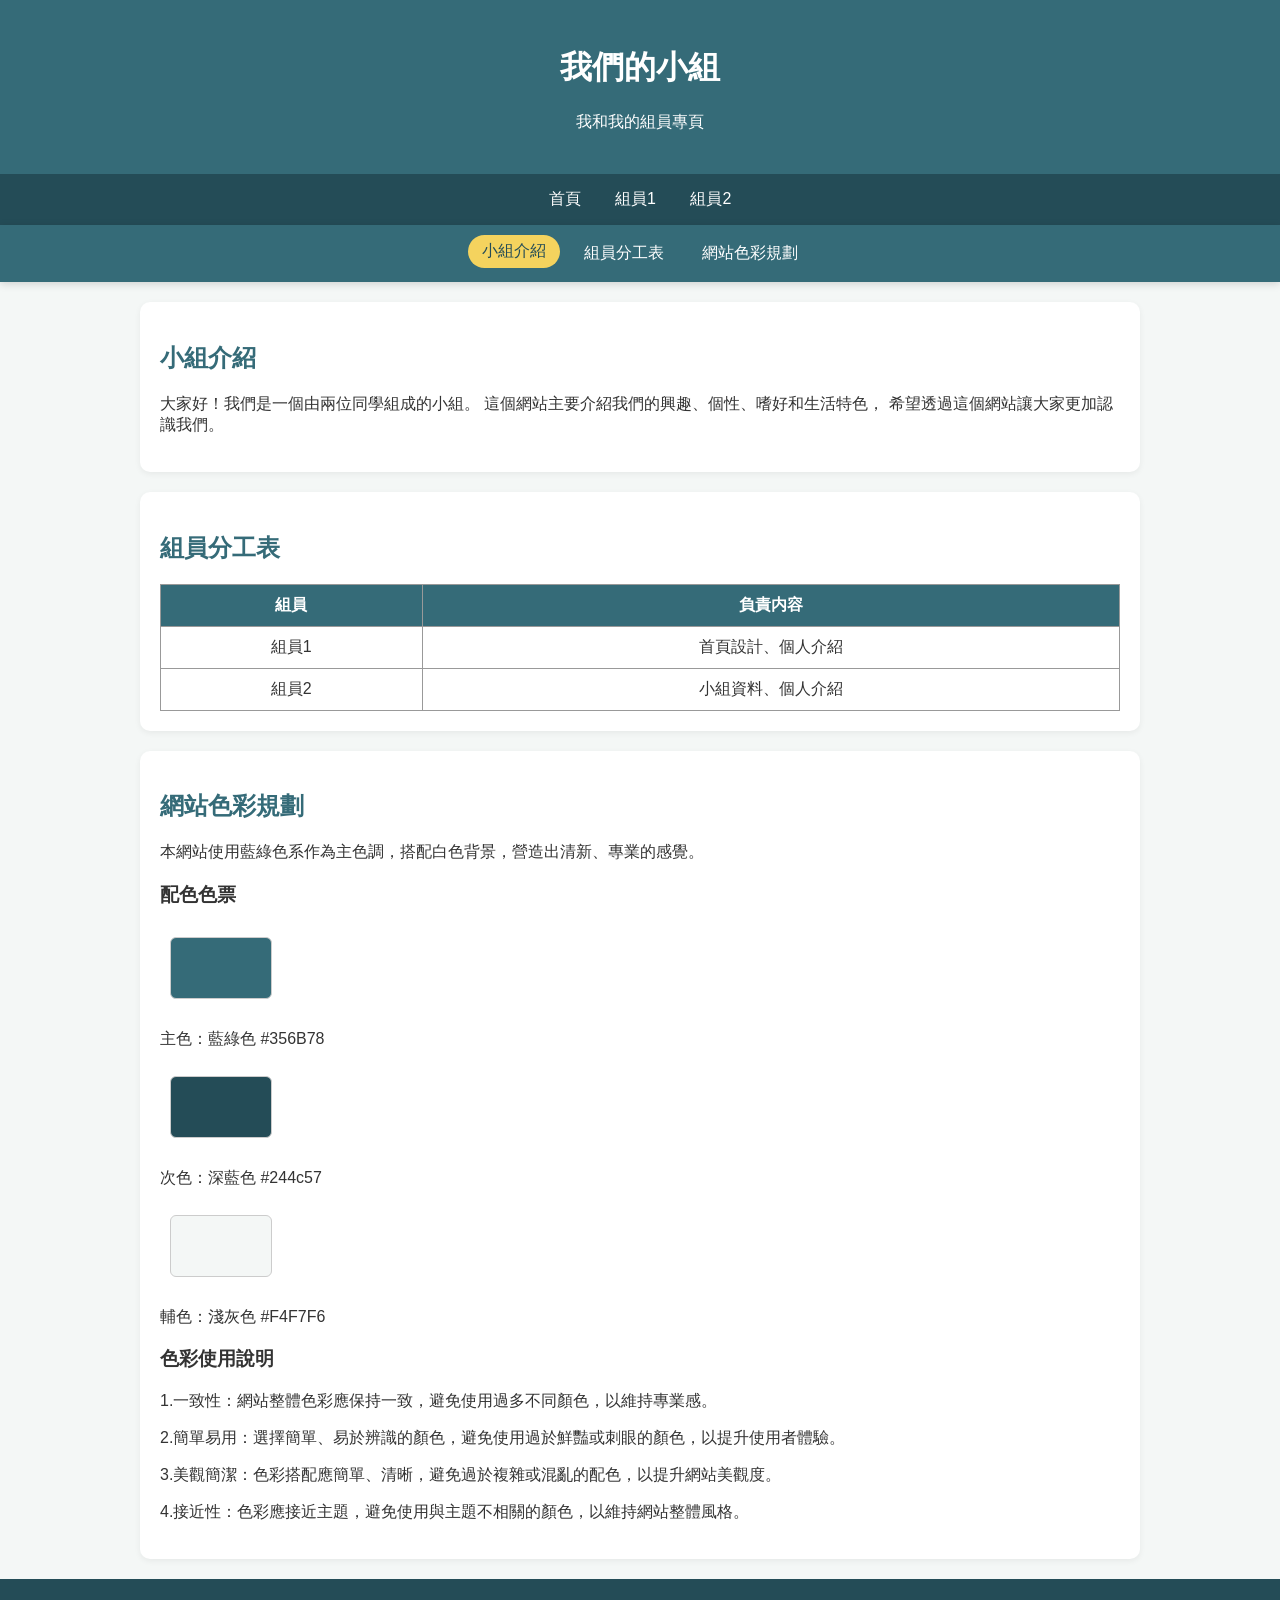
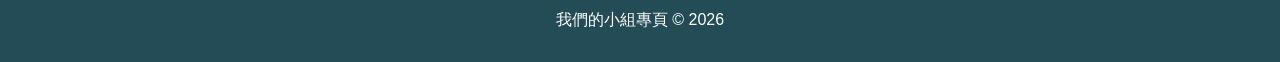
==== home.html @ cd45edd5 "期末作業：小組網站與個人介紹" ====
<!DOCTYPE html>
<html lang="zh-Hant">
<head>
  <meta charset="UTF-8">
  <meta name="viewport" content="width=device-width,initial-scale=1.0">
  <title>我們的小組</title>
  <link rel="icon" href="data:image/svg+xml,%3Csvg xmlns='http://www.w3.org/2000/svg' viewBox='0 0 100 100'%3E%3Ctext y='.9em' font-size='90'%3E👋%3C/text%3E%3C/svg%3E">

  <style>
    /* 點目錄時平滑捲動 */
    html {
      scroll-behavior: smooth;
    }

    body {
      font-family: Arial,sans-serif;
      background-color: #F4F7F6;
      margin: 0;
      color:#333;
    }

    header {
      background-color: #356B78;
      color:white;
      text-align:center;
      padding: 25px;
    }

    nav {
        background-color: #244c57;
        text-align: center;
        padding:15px;
    }

    nav a {
      color: white;
      text-decoration: none;
      margin: 15px;
      transition: color 0.3s;
    }

    nav a:hover {
        color:#F4D35E;
    }

    /* 專題目錄 */
    .section-nav {
      position: sticky;
      top: 0;
      z-index: 10;
      display: flex;
      justify-content: center;
      flex-wrap: wrap;
      gap: 10px;
      padding: 12px;
      background: #356B78;
      box-shadow: 0 2px 8px rgba(0, 0, 0, 0.15);
    }

    .section-nav a {
      color: white;
      text-decoration: none;
      padding: 6px 14px;
      border-radius: 20px;
      transition: background 0.3s, color 0.3s, transform 0.3s;
    }

    .section-nav a:hover,
    .section-nav a.active {
      background: #F4D35E;
      color: #244c57;
      transform: translateY(-2px);
    }

    .card {
      background-color: white;
      margin: 20px auto;
      padding: 20px;
      border-radius: 10px;
      width:85%;
      max-width: 1000px; /* 大螢幕時不要太寬，和組員1頁面一致 */
      box-sizing: border-box;
      box-shadow: 0 2px 6px rgba(0, 0, 0, 0.06);
      scroll-margin-top: 70px; /* 跳轉時不要被目錄擋住 */
      transition: transform 0.3s, box-shadow 0.3s;
    }

    .card:hover {
      transform: translateY(-5px);
      box-shadow: 0 10px 24px rgba(0, 0, 0, 0.12);
    }

    /* 捲動淡入動畫 */
    .card.reveal {
      opacity: 0;
      transform: translateY(40px);
      transition: opacity 0.8s ease, transform 0.8s ease, box-shadow 0.3s;
    }

    .card.reveal.show {
      opacity: 1;
      transform: translateY(0);
    }

    .card.reveal.show:hover {
      transform: translateY(-5px);
      transition: transform 0.3s, box-shadow 0.3s;
    }

    h2 {
      color: #356B78;
    }

    img {
        width: 100%;
        max-width: 100%;
        border-radius: 8px;
        transition: transform 0.4s, box-shadow 0.4s;
    }

    .card img:hover {
        transform: scale(1.02);
        box-shadow: 0 8px 18px rgba(0, 0, 0, 0.2);
    }

    table {
        width: 100%;
        border-collapse: collapse;
    }

    th, td {
        border: 1px solid #999;
        padding: 10px;
        text-align: center;
        transition: background 0.3s;
    }

    th {
        background-color: #356B78;
        color: white;
    }

    tr:hover td {
        background-color: #FFF6DC;
    }

    .color {
        width: 100px;
        height: 60px;
        display: inline-block;
        margin: 10px;
        border: 1px solid #ccc;
        border-radius: 6px;
        transition: transform 0.3s, box-shadow 0.3s;
    }

    .color:hover {
        transform: scale(1.15) rotate(-3deg);
        box-shadow: 0 6px 14px rgba(0, 0, 0, 0.2);
    }

    /* 回到頂部按鈕 */
    .back-to-top {
        position: fixed;
        right: 20px;
        bottom: 20px;
        width: 45px;
        height: 45px;
        line-height: 45px;
        text-align: center;
        font-size: 22px;
        color: #244c57;
        background: #F4D35E;
        border-radius: 50%;
        text-decoration: none;
        box-shadow: 0 4px 10px rgba(0, 0, 0, 0.2);
        opacity: 0;
        pointer-events: none;
        transition: opacity 0.3s, transform 0.3s;
    }

    .back-to-top.visible {
        opacity: 1;
        pointer-events: auto;
    }

    .back-to-top:hover {
        transform: translateY(-4px);
    }

    footer {
        background-color: #244c57;
        color: white;
        text-align: center;
        padding: 15px;
    }

    /* 系統設定「減少動態效果」時關閉動畫 */
    @media (prefers-reduced-motion: reduce) {
        html {
            scroll-behavior: auto;
        }

        *,
        *::before,
        *::after {
            animation: none !important;
            transition: none !important;
        }

        .card.reveal {
            opacity: 1;
            transform: none;
        }
    }
  </style>
</head>

<body>

<header id="top">
    <h1>我們的小組</h1>
    <p>我和我的組員專頁</p>
</header>


<nav>
    <a href="home.html">首頁</a>
    <a href="member1.html">組員1</a>
    <a href="http://ningxuetvt.github.io/ningxue-minecraft-website/" target="_blank">組員2</a>
</nav>

<!--專題目錄：點擊跳轉到各區塊-->
<div class="section-nav">
    <a href="#intro">小組介紹</a>
    <a href="#work">組員分工表</a>
    <a href="#colors">網站色彩規劃</a>
</div>

<div class="card" id="intro">
    <h2>小組介紹</h2>
    <p>
      大家好！我們是一個由兩位同學組成的小組。
      這個網站主要介紹我們的興趣、個性、嗜好和生活特色，
        希望透過這個網站讓大家更加認識我們。
    </p>
</div>

<div class="card" id="work">
    <h2>組員分工表</h2>
    <table>
        <tr>
            <th>組員</th>
            <th>負責内容</th>
        </tr>
        <tr>
            <td>組員1</td>
            <td>首頁設計、個人介紹</td>
        </tr>
        <tr>
            <td>組員2</td>
            <td>小組資料、個人介紹</td>
        </tr>
    </table>
</div>

<div class="card" id="colors">
    <h2>網站色彩規劃</h2>
    <p>
        本網站使用藍綠色系作為主色調，搭配白色背景，營造出清新、專業的感覺。
    </p>

    <h3>配色色票</h3>

    <div class="color"
 style="background-color: #356B78;"></div>
    <P>主色：藍綠色 #356B78</P>

    <div class="color" style="background-color: #244c57;"></div>
    <P>次色：深藍色 #244c57</P>

    <div class="color" style="background-color: #F4F7F6;"></div>
    <P>輔色：淺灰色 #F4F7F6</P>

    <h3>色彩使用說明</h3>
    <p>1.一致性：網站整體色彩應保持一致，避免使用過多不同顏色，以維持專業感。</p>
    <p>2.簡單易用：選擇簡單、易於辨識的顏色，避免使用過於鮮豔或刺眼的顏色，以提升使用者體驗。</p>
    <p>3.美觀簡潔：色彩搭配應簡單、清晰，避免過於複雜或混亂的配色，以提升網站美觀度。</p>
    <p>4.接近性：色彩應接近主題，避免使用與主題不相關的顏色，以維持網站整體風格。</p>
</div>

<!--回到頂部按鈕-->
<a href="#top" class="back-to-top" aria-label="回到頂部">↑</a>

<footer>
    <p>我們的小組專頁 &copy; 2026</p>
</footer>

<script>
  // 捲動到區塊時淡入
  const cards = document.querySelectorAll('.card');
  const navLinks = document.querySelectorAll('.section-nav a');

  cards.forEach(card => card.classList.add('reveal'));

  const revealObserver = new IntersectionObserver(entries => {
    entries.forEach(entry => {
      if (entry.isIntersecting) {
        entry.target.classList.add('show');
        revealObserver.unobserve(entry.target);
      }
    });
  }, { threshold: 0.15 });

  cards.forEach(card => revealObserver.observe(card));

  // 目前看到的區塊，目錄對應的按鈕會亮起
  const activeObserver = new IntersectionObserver(entries => {
    entries.forEach(entry => {
      if (entry.isIntersecting) {
        navLinks.forEach(link => {
          link.classList.toggle('active', link.getAttribute('href') === '#' + entry.target.id);
        });
      }
    });
  }, { rootMargin: '-40% 0px -55% 0px' });

  cards.forEach(card => activeObserver.observe(card));

  // 往下捲一段距離後才顯示「回到頂部」按鈕
  const backToTop = document.querySelector('.back-to-top');
  window.addEventListener('scroll', () => {
    backToTop.classList.toggle('visible', window.scrollY > 300);
  });
</script>

</body>
</html>
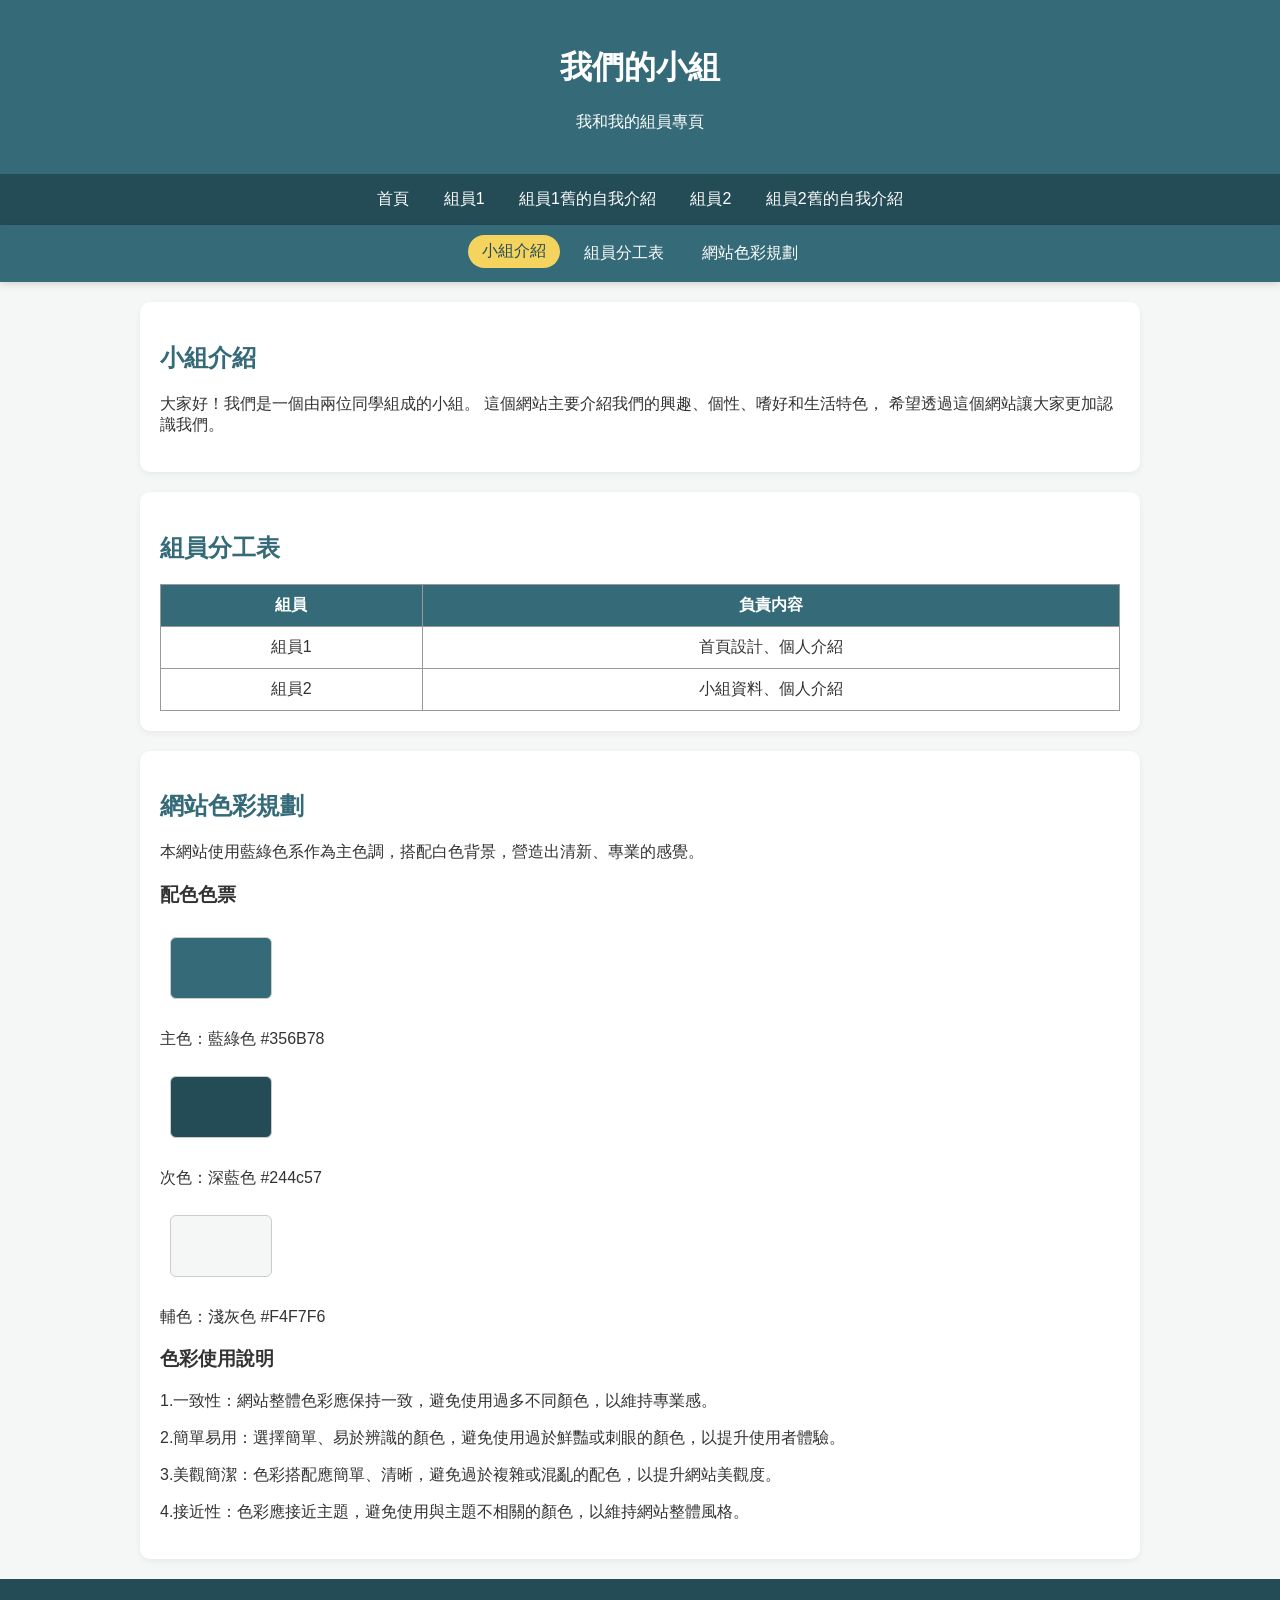
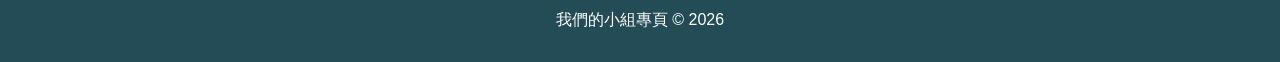
==== commit fbbd28ce: "加上組員新舊自我介紹連結" ====
--- a/home.html
+++ b/home.html
@@ -227,7 +227,9 @@
 <nav>
     <a href="home.html">首頁</a>
     <a href="member1.html">組員1</a>
+    <a href="15751945/index.html">組員1舊的自我介紹</a>
     <a href="http://ningxuetvt.github.io/ningxue-minecraft-website/" target="_blank">組員2</a>
+    <a href="https://ningxuetvt.github.io/ningxue-website-original/" target="_blank">組員2舊的自我介紹</a>
 </nav>
 
 <!--專題目錄：點擊跳轉到各區塊-->
